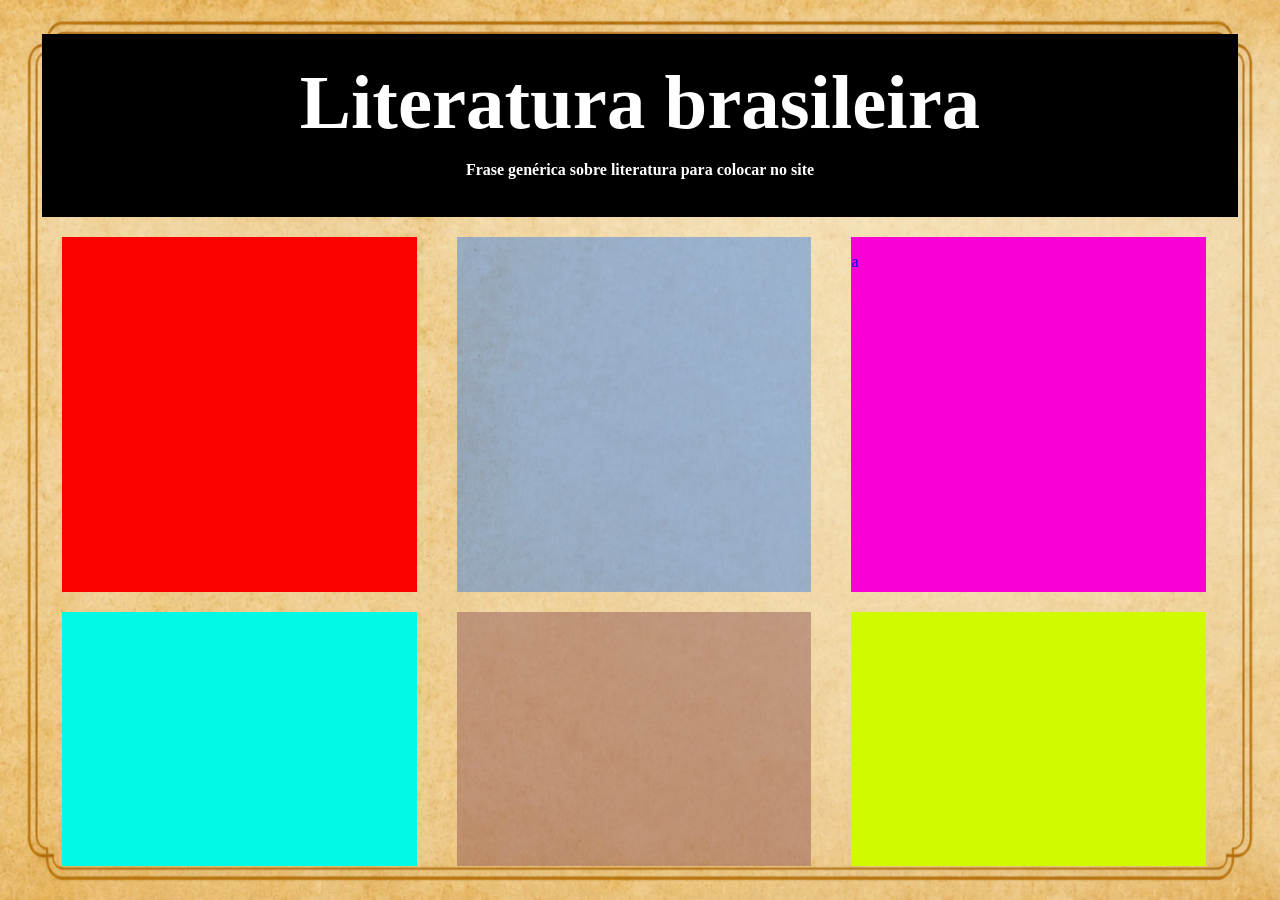
==== index.html @ 737a150e "Melhorias nos cards da página principal" ====
<!DOCTYPE html>
<html lang="pt-br">
<head>
    <meta charset="UTF-8">
    <meta name="viewport" content="width=device-width, initial-scale=1.0">
    <meta name="description" content="Biografia de autores brasileiros">
    <link rel="icon" href="./imagens/favicon.png" type="image/png">
    <link rel="stylesheet" href="pagina-principal.css">
    <link rel="stylesheet" href="estilos.css">
    <title>Literatura brasileira</title>
</head>
<body>
    <div id="container">
        <header>
            <h1>Literatura brasileira</h1>
            <h2>Frase genérica sobre literatura para colocar no site</h2>
        </header>
        <main>
            <a href="">
            <section class="card-grid" id="clarice">
            </section>
            </a>

            <a href="">
            <section class="card-grid" id="manuel">
            </section>
            </a>

            <a href="machado.html">
            <section class="card-grid" id="machado">
                <p>a</p>
            </section>
            </a>

            <a href="">
            <section class="card-grid" id="julia">
            </section>
            </a>
            
            <a href="">
            <section class="card-grid" id="tomas">
            </section>
            </a>
            
            <a href="">
            <section class="card-grid" id="gregorio">
            </section>
            </a>
        </main>
    </div>
</body>
</html>
---- pagina-principal.css ----
/* Container */

#container {
    display: flex;
    width: 96vw;
    height: 96vh;
    flex-direction: column;

    background-image: url(imagens/fundo-main-vertical.webp);
    background-size: 100% 100%;
    background-position: center;
    background-repeat: no-repeat;

    padding: 1rem;    
}

/* Header */

header {
    background-color: black;
    display: flex;
    height: 22%;
    width: 100%;
    min-height: 120px;

    justify-content: center;
    align-items: center;
    flex-direction: column;
    color: white;
    text-align: center;
}

header > h1 {
    font-size: clamp(2rem, 6vw, 5rem);
    margin: 0;
}

header > h2 {
    font-size: clamp(0.6rem, 2vw, 1rem);
}

/* Main */

main {
    display: grid;
    grid-template-columns: 1fr 1fr 1fr;
    gap: 1.25rem 2.5rem;
    
    flex: 1;
    width: 99%;
    padding: 1.25rem;

    overflow-y: auto;
    overflow-x: hidden;

    scrollbar-color: #8a4a23 #ead3a2;
}    

/* Section */

.card-grid {
    width: min(100%, 400px);
    aspect-ratio: 1/1;

    justify-self: center;
    align-self: center;

    transition: 0.2s;

    overflow-y: hidden;
}

.card-grid:hover {
    transform: scale(1.02);
}

a {
    text-decoration: none;
}

#clarice { background-color: hsl(0, 100%, 49%); }
#manuel { background-color: hsla(216, 100%, 49%, 0.363); }
#machado { background-color: hsl(309, 100%, 49%); }
#julia { background-color: hsl(175, 100%, 49%); }
#tomas { background-color: hsla(0, 25%, 45%, 0.489); }
#gregorio { background-color: hsl(70, 100%, 49%); }

/* Adaptações */

@media (width < 720px){
    main {
        grid-template-columns: 1fr 1fr;
        gap: 1.25rem 2rem;
    }   
}

@media (width < 400px){
    main {
        grid-template-columns: 1fr;
        gap: 1.25rem 2rem;
    }   
}
---- estilos.css ----
* {
    box-sizing: border-box;
}

html, body {
    margin: 0;
    padding: 0;
}

body {
    display: flex;
    height: 100dvh;
    background-image: url(imagens/imagem-de-fundo.webp);
    background-size: cover;
    background-position: center;
    align-items: center;
    justify-content: center;
}
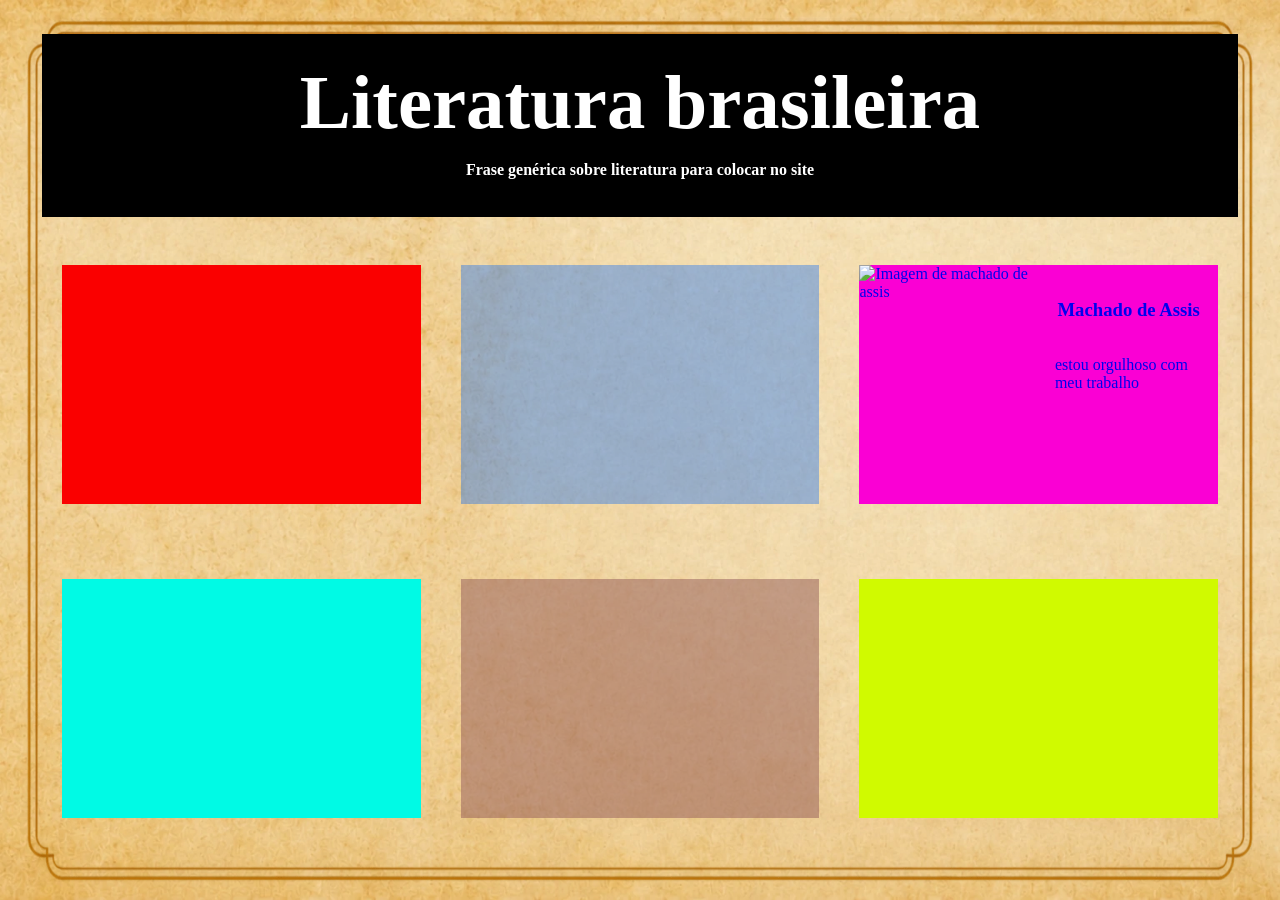
==== commit 103e07dd: "Inserção de responsividade para imagem e texto dentro dos cards da página principal" ====
--- a/index.html
+++ b/index.html
@@ -28,7 +28,11 @@
 
             <a href="machado.html">
             <section class="card-grid" id="machado">
-                <p>a</p>
+                <img src="image.png" alt="Imagem de machado de assis">
+                <aside>
+                    <h3>Machado de Assis</h3>
+                    <p>estou orgulhoso com meu trabalho</p>
+                </aside>
             </section>
             </a>
 
--- a/pagina-principal.css
+++ b/pagina-principal.css
@@ -43,11 +43,11 @@
 
 main {
     display: grid;
-    grid-template-columns: 1fr 1fr 1fr;
+    grid-template-columns: repeat(auto-fit, minmax(300px,1fr));
     gap: 1.25rem 2.5rem;
     
     flex: 1;
-    width: 99%;
+    width: 100%;
     padding: 1.25rem;
 
     overflow-y: auto;
@@ -58,9 +58,15 @@
 
 /* Section */
 
+a {
+    text-decoration: none;
+    display: flex;
+    justify-content: center;
+}
+
 .card-grid {
-    width: min(100%, 400px);
-    aspect-ratio: 1/1;
+    width: 100%;
+    aspect-ratio: 3/2;
 
     justify-self: center;
     align-self: center;
@@ -68,14 +74,24 @@
     transition: 0.2s;
 
     overflow-y: hidden;
+
+    display: grid;
+    grid-template-columns: 1fr 1fr;
 }
 
 .card-grid:hover {
     transform: scale(1.02);
 }
 
-a {
-    text-decoration: none;
+img {
+    width: 100%;
+}
+
+aside {
+    display: flex;
+    align-items: center;
+    flex-direction: column;
+    padding: 1rem;
 }
 
 #clarice { background-color: hsl(0, 100%, 49%); }
@@ -85,18 +101,9 @@
 #tomas { background-color: hsla(0, 25%, 45%, 0.489); }
 #gregorio { background-color: hsl(70, 100%, 49%); }
 
-/* Adaptações */
 
-@media (width < 720px){
+@media (min-width: 1400px){
     main {
-        grid-template-columns: 1fr 1fr;
-        gap: 1.25rem 2rem;
-    }   
-}
-
-@media (width < 400px){
-    main {
-        grid-template-columns: 1fr;
-        gap: 1.25rem 2rem;
-    }   
+        grid-template-columns: 1fr 1fr 1fr;
+    }
 }
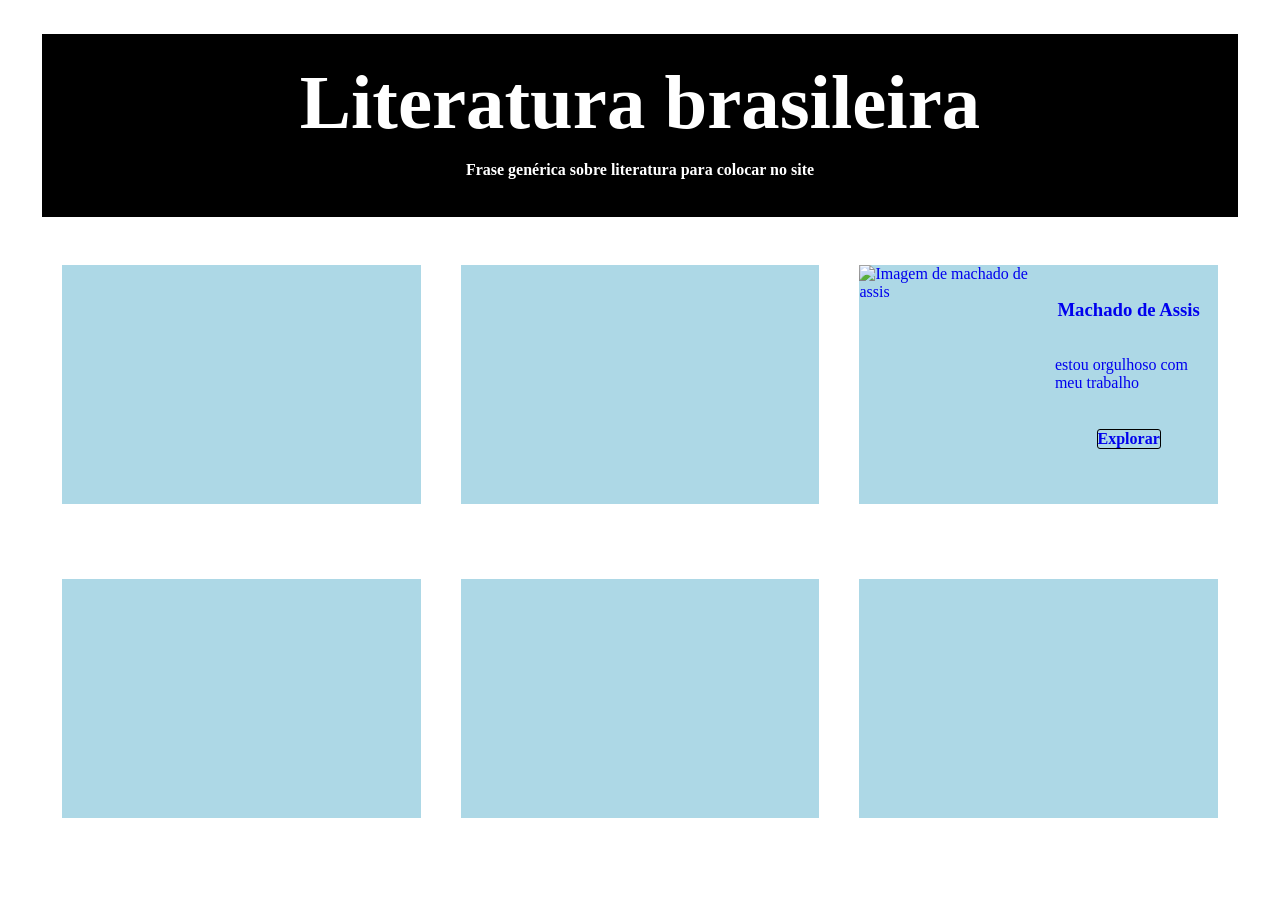
==== commit 6c630bac: "Ajustes na pasta com as imagens" ====
--- a/index.html
+++ b/index.html
@@ -4,7 +4,7 @@
     <meta charset="UTF-8">
     <meta name="viewport" content="width=device-width, initial-scale=1.0">
     <meta name="description" content="Biografia de autores brasileiros">
-    <link rel="icon" href="./imagens/favicon.png" type="image/png">
+    <link rel="icon" href="./imagens/geral/favicon.png" type="image/png">
     <link rel="stylesheet" href="pagina-principal.css">
     <link rel="stylesheet" href="estilos.css">
     <title>Literatura brasileira</title>
@@ -28,10 +28,11 @@
 
             <a href="machado.html">
             <section class="card-grid" id="machado">
-                <img src="image.png" alt="Imagem de machado de assis">
+                <img src="teste.png" alt="Imagem de machado de assis">
                 <aside>
                     <h3>Machado de Assis</h3>
                     <p>estou orgulhoso com meu trabalho</p>
+                    <h4>Explorar</h4>
                 </aside>
             </section>
             </a>
--- a/pagina-principal.css
+++ b/pagina-principal.css
@@ -6,7 +6,7 @@
     height: 96vh;
     flex-direction: column;
 
-    background-image: url(imagens/fundo-main-vertical.webp);
+    background-image: url(imagens/geral/fundo-main-vertical.webp);
     background-size: 100% 100%;
     background-position: center;
     background-repeat: no-repeat;
@@ -83,7 +83,9 @@
     transform: scale(1.02);
 }
 
-img {
+/*Dentro do section*/
+
+.card-grid > img {
     width: 100%;
 }
 
@@ -94,13 +96,17 @@
     padding: 1rem;
 }
 
-#clarice { background-color: hsl(0, 100%, 49%); }
-#manuel { background-color: hsla(216, 100%, 49%, 0.363); }
-#machado { background-color: hsl(309, 100%, 49%); }
-#julia { background-color: hsl(175, 100%, 49%); }
-#tomas { background-color: hsla(0, 25%, 45%, 0.489); }
-#gregorio { background-color: hsl(70, 100%, 49%); }
+aside > h4{
+    border: 1px solid black;
+    border-radius: 3px;
+    
+}
 
+/*Temporário*/
+
+.card-grid{background-color: lightblue;}
+
+/*Ajustes para telas grandes*/
 
 @media (min-width: 1400px){
     main {
--- a/estilos.css
+++ b/estilos.css
@@ -10,7 +10,7 @@
 body {
     display: flex;
     height: 100dvh;
-    background-image: url(imagens/imagem-de-fundo.webp);
+    background-image: url(imagens/geral/imagem-de-fundo.webp);
     background-size: cover;
     background-position: center;
     align-items: center;
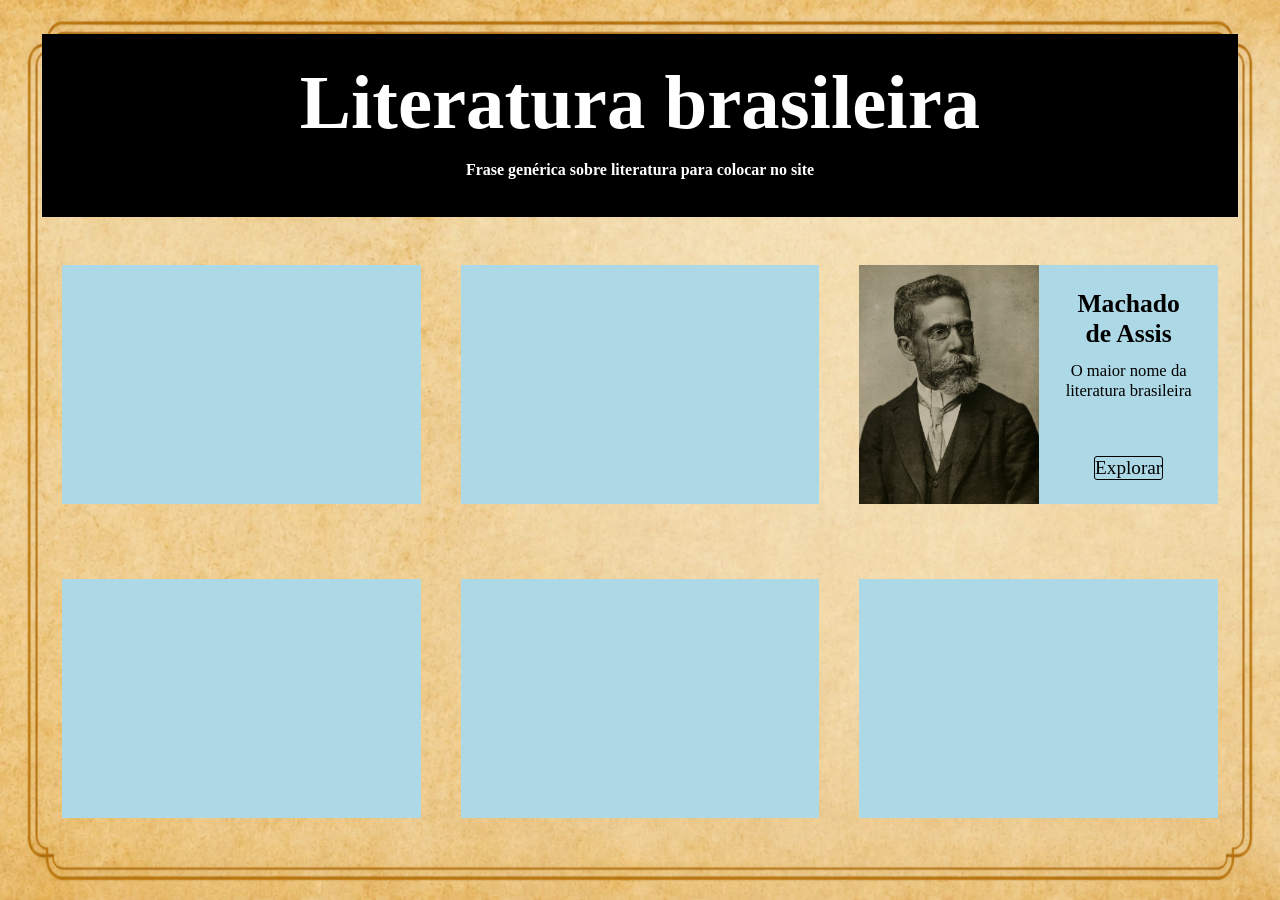
==== commit f195880c: "Melhoria da responsividade nos section dos cards da main" ====
--- a/index.html
+++ b/index.html
@@ -30,9 +30,9 @@
             <section class="card-grid" id="machado">
                 <img src="teste.png" alt="Imagem de machado de assis">
                 <aside>
-                    <h3>Machado de Assis</h3>
-                    <p>estou orgulhoso com meu trabalho</p>
-                    <h4>Explorar</h4>
+                    <h3 class="nome-autor">Machado de Assis</h3>
+                    <p class="descricao">O maior nome da literatura brasileira</p>
+                    <p class="explorar">Explorar</p>
                 </aside>
             </section>
             </a>
--- a/pagina-principal.css
+++ b/pagina-principal.css
@@ -73,7 +73,7 @@
 
     transition: 0.2s;
 
-    overflow-y: hidden;
+    overflow: hidden;
 
     display: grid;
     grid-template-columns: 1fr 1fr;
@@ -87,19 +87,41 @@
 
 .card-grid > img {
     width: 100%;
+    min-height: 0;
+    min-width: 0;
 }
 
 aside {
     display: flex;
     align-items: center;
     flex-direction: column;
-    padding: 1rem;
+    padding: 1.5rem;
 }
 
-aside > h4{
+aside > *{
+    margin: 0;
+    text-align: center;
+}
+
+.nome-autor {
+    color: black;
+    margin-bottom: clamp(0.5rem, 1vw, 2rem);
+    font-size: clamp(1.3rem, 2vw, 2.3rem);
+}
+
+.descricao {
+    color: black;
+    margin-bottom: clamp(0.5rem, 1vw, 2rem);
+    font-size: clamp(1.0rem, 1.3vw, 1.6rem);
+}
+
+.explorar {
+    color: black;
+    margin-top: auto;
+    font-size: clamp(1.2rem, 1.2vw, 1.5rem);
+
     border: 1px solid black;
     border-radius: 3px;
-    
 }
 
 /*Temporário*/
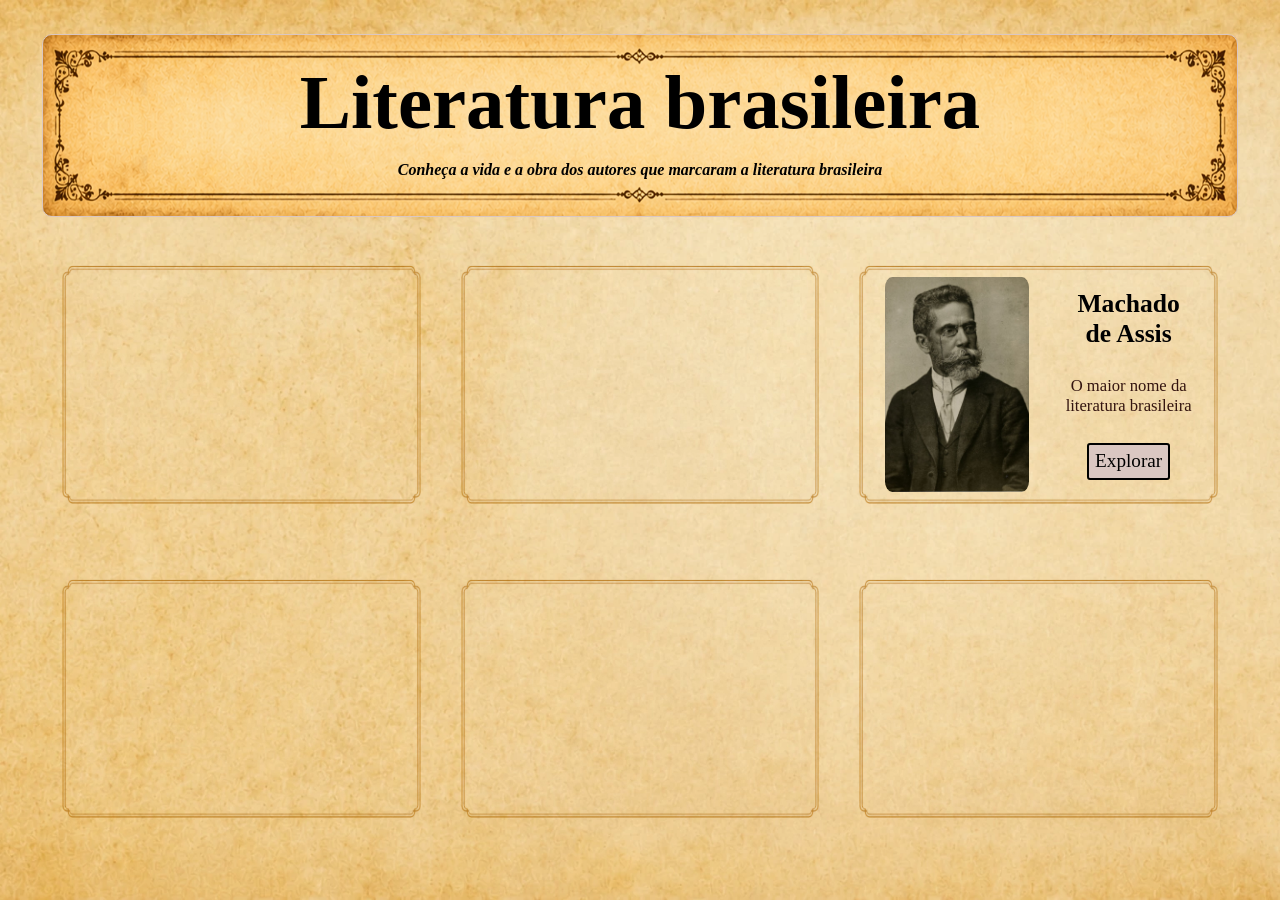
==== commit 57bcec70: "Acabamentos na PP" ====
--- a/index.html
+++ b/index.html
@@ -13,7 +13,7 @@
     <div id="container">
         <header>
             <h1>Literatura brasileira</h1>
-            <h2>Frase genérica sobre literatura para colocar no site</h2>
+            <h2>Conheça a vida e a obra dos autores que marcaram a literatura brasileira</h2>
         </header>
         <main>
             <a href="">
--- a/pagina-principal.css
+++ b/pagina-principal.css
@@ -5,38 +5,39 @@
     width: 96vw;
     height: 96vh;
     flex-direction: column;
-
-    background-image: url(imagens/geral/fundo-main-vertical.webp);
-    background-size: 100% 100%;
-    background-position: center;
-    background-repeat: no-repeat;
-
     padding: 1rem;    
 }
 
 /* Header */
 
 header {
-    background-color: black;
+    background-image: url("imagens/geral/header-main-1.png");
+    background-size: 100% 100%;
+    border-radius: 10px;
+    border: #dac7c2 solid 1px;
+
     display: flex;
     height: 22%;
     width: 100%;
-    min-height: 120px;
+    min-height: 150px;
 
     justify-content: center;
     align-items: center;
     flex-direction: column;
-    color: white;
-    text-align: center;
+    color: black;
 }
 
 header > h1 {
     font-size: clamp(2rem, 6vw, 5rem);
     margin: 0;
+    font-family: "Cormorant Garamond", serif;
+
 }
 
 header > h2 {
     font-size: clamp(0.6rem, 2vw, 1rem);
+    font-family: "EB Garamond", serif;
+    font-style: italic;
 }
 
 /* Main */
@@ -67,6 +68,9 @@
 .card-grid {
     width: 100%;
     aspect-ratio: 3/2;
+    
+    background-image: url(imagens/geral/fundo-main-vertical.webp);
+    background-size: 100% 100%;
 
     justify-self: center;
     align-self: center;
@@ -86,7 +90,12 @@
 /*Dentro do section*/
 
 .card-grid > img {
-    width: 100%;
+    width: 80%;
+    align-self: center;
+    justify-self: center;
+    border-radius: 5%;
+    margin-left: 1rem;
+
     min-height: 0;
     min-width: 0;
 }
@@ -105,33 +114,41 @@
 
 .nome-autor {
     color: black;
-    margin-bottom: clamp(0.5rem, 1vw, 2rem);
     font-size: clamp(1.3rem, 2vw, 2.3rem);
 }
 
 .descricao {
-    color: black;
-    margin-bottom: clamp(0.5rem, 1vw, 2rem);
+    color: rgb(51, 20, 15);
     font-size: clamp(1.0rem, 1.3vw, 1.6rem);
+    margin: auto;
 }
 
 .explorar {
     color: black;
-    margin-top: auto;
     font-size: clamp(1.2rem, 1.2vw, 1.5rem);
 
-    border: 1px solid black;
+    border: 2px solid black;
     border-radius: 3px;
+    background-color: #dac7c2;
+    padding: 0.35rem;
+
+    transition: 0.2s ease-out;
 }
 
-/*Temporário*/
+.explorar:hover{
+    transform:scale(1.1);
+}
 
-.card-grid{background-color: lightblue;}
-
-/*Ajustes para telas grandes*/
+/*Ajustes para telas*/
 
 @media (min-width: 1400px){
     main {
         grid-template-columns: 1fr 1fr 1fr;
     }
+}
+
+@media (max-width: 1000px){
+    header {
+        background-image: url("imagens/geral/header-main-2.png");
+    }
 }
--- a/estilos.css
+++ b/estilos.css
@@ -15,4 +15,5 @@
     background-position: center;
     align-items: center;
     justify-content: center;
+    font-family: 'Times New Roman', Times, serif;
 }
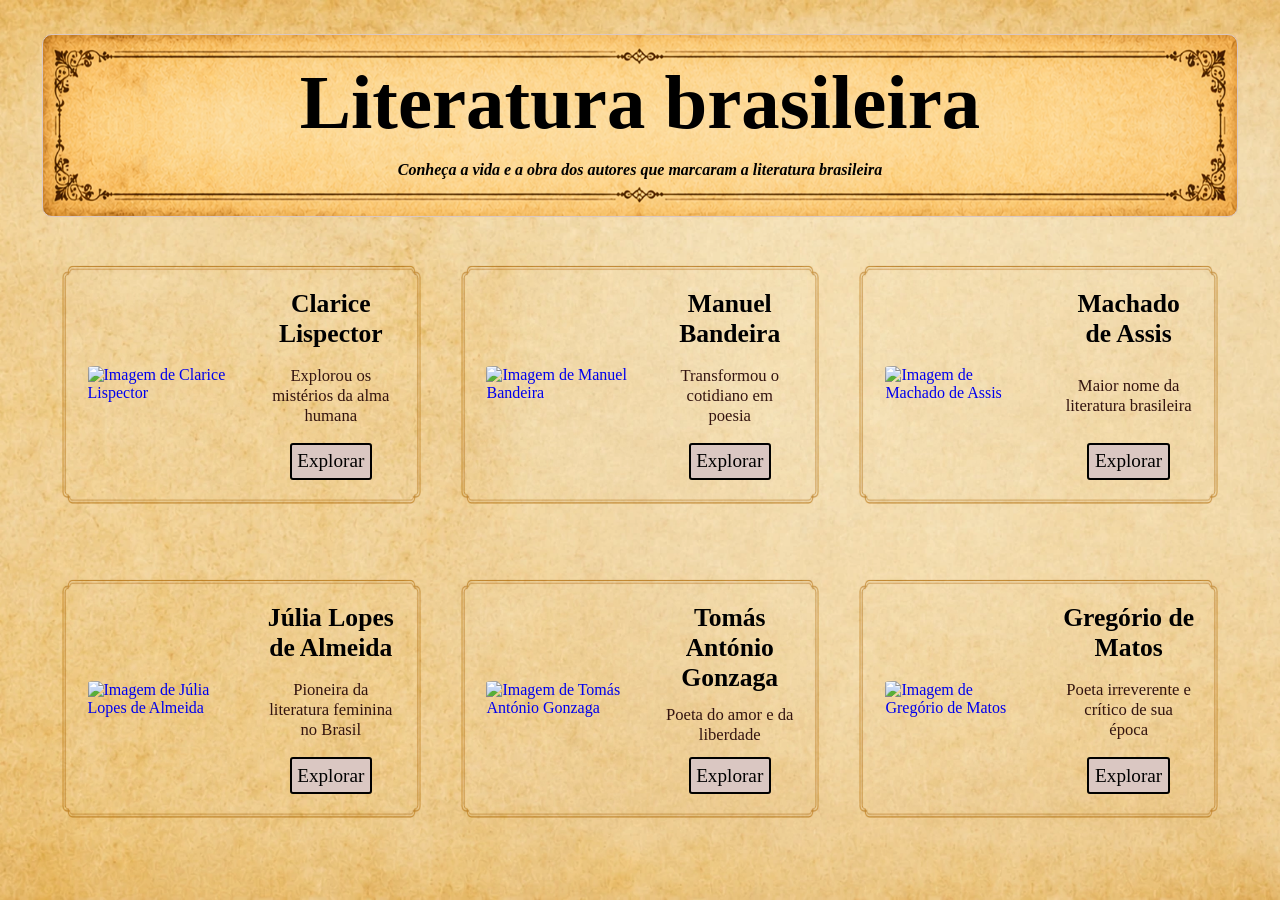
==== commit 3c241cc1: "Feitura de todos os autores na PP" ====
--- a/index.html
+++ b/index.html
@@ -5,8 +5,8 @@
     <meta name="viewport" content="width=device-width, initial-scale=1.0">
     <meta name="description" content="Biografia de autores brasileiros">
     <link rel="icon" href="./imagens/geral/favicon.png" type="image/png">
+    <link rel="stylesheet" href="estilos.css">
     <link rel="stylesheet" href="pagina-principal.css">
-    <link rel="stylesheet" href="estilos.css">
     <title>Literatura brasileira</title>
 </head>
 <body>
@@ -16,40 +16,70 @@
             <h2>Conheça a vida e a obra dos autores que marcaram a literatura brasileira</h2>
         </header>
         <main>
-            <a href="">
-            <section class="card-grid" id="clarice">
-            </section>
+            <a href="clarice.html">
+                <section class="card-grid">
+                    <img src="imagens/autores/clarice/clarice-index.webp" alt="Imagem de Clarice Lispector">
+                    <aside>
+                        <h3 class="nome-autor">Clarice Lispector</h3>
+                        <p class="descricao">Explorou os mistérios da alma humana</p>
+                        <p class="explorar">Explorar</p>
+                    </aside>
+                </section>
             </a>
 
-            <a href="">
-            <section class="card-grid" id="manuel">
-            </section>
+            <a href="manuel.html">
+                <section class="card-grid">
+                    <img src="imagens/autores/manuel/manuel-index.webp" alt="Imagem de Manuel Bandeira">
+                    <aside>
+                        <h3 class="nome-autor">Manuel Bandeira</h3>
+                        <p class="descricao">Transformou o cotidiano em poesia</p>
+                        <p class="explorar">Explorar</p>
+                    </aside>
+                </section>
             </a>
 
             <a href="machado.html">
-            <section class="card-grid" id="machado">
-                <img src="teste.png" alt="Imagem de machado de assis">
-                <aside>
-                    <h3 class="nome-autor">Machado de Assis</h3>
-                    <p class="descricao">O maior nome da literatura brasileira</p>
-                    <p class="explorar">Explorar</p>
-                </aside>
-            </section>
+                <section class="card-grid">
+                    <img src="imagens/autores/machado/machado-index.webp" alt="Imagem de Machado de Assis">
+                    <aside>
+                        <h3 class="nome-autor">Machado de Assis</h3>
+                        <p class="descricao">Maior nome da literatura brasileira</p>
+                        <p class="explorar">Explorar</p>
+                    </aside>
+                </section>
             </a>
 
-            <a href="">
-            <section class="card-grid" id="julia">
-            </section>
+            <a href="julia.html">
+                <section class="card-grid">
+                    <img src="imagens/autores/julia/julia-index.webp" alt="Imagem de Júlia Lopes de Almeida">
+                    <aside>
+                        <h3 class="nome-autor">Júlia Lopes de Almeida</h3>
+                        <p class="descricao">Pioneira da literatura feminina no Brasil</p>
+                        <p class="explorar">Explorar</p>
+                    </aside>
+                </section>
             </a>
             
-            <a href="">
-            <section class="card-grid" id="tomas">
-            </section>
+            <a href="tomas.html">
+                <section class="card-grid">
+                    <img src="imagens/autores/tomas/tomas-index.webp" alt="Imagem de Tomás António Gonzaga">
+                    <aside>
+                        <h3 class="nome-autor">Tomás António Gonzaga</h3>
+                        <p class="descricao">Poeta do amor e da liberdade</p>
+                        <p class="explorar">Explorar</p>
+                    </aside>
+                </section>
             </a>
             
-            <a href="">
-            <section class="card-grid" id="gregorio">
-            </section>
+            <a href="gregorio.html">
+                <section class="card-grid">
+                    <img src="imagens/autores/gregorio/gregorio-index.webp" alt="Imagem de Gregório de Matos">
+                    <aside>
+                        <h3 class="nome-autor">Gregório de Matos</h3>
+                        <p class="descricao">Poeta irreverente e crítico de sua época</p>
+                        <p class="explorar">Explorar</p>
+                    </aside>
+                </section>
             </a>
         </main>
     </div>
--- a/pagina-principal.css
+++ b/pagina-principal.css
@@ -11,7 +11,7 @@
 /* Header */
 
 header {
-    background-image: url("imagens/geral/header-main-1.png");
+    background-image: url("imagens/geral/header-main-1.webp");
     background-size: 100% 100%;
     border-radius: 10px;
     border: #dac7c2 solid 1px;
@@ -31,13 +31,15 @@
     font-size: clamp(2rem, 6vw, 5rem);
     margin: 0;
     font-family: "Cormorant Garamond", serif;
-
+    text-align: center;
 }
 
 header > h2 {
     font-size: clamp(0.6rem, 2vw, 1rem);
     font-family: "EB Garamond", serif;
     font-style: italic;
+    text-align: center;
+
 }
 
 /* Main */
@@ -141,14 +143,69 @@
 
 /*Ajustes para telas*/
 
-@media (min-width: 1400px){
+@media (width > 1400px){
     main {
         grid-template-columns: 1fr 1fr 1fr;
     }
 }
 
-@media (max-width: 1000px){
+@media (width < 1000px){
     header {
-        background-image: url("imagens/geral/header-main-2.png");
+        background-image: url("imagens/geral/header-main-2.webp");
+    }
+}
+
+@media (width < 400px){
+    main {
+        grid-template-columns: 1fr;
+    }
+
+    header > h1 {
+        font-size: clamp(1.7rem, 6vw, 5rem);
+        text-align: center;
+    }
+
+    header > h2 {
+        display: none;
+    }
+
+    aside {
+        padding: 0.8rem;
+    }
+
+    .nome-autor {
+        font-size: clamp(1rem, 2vw, 2.3rem);
+    }
+
+    .descricao {
+        font-size: clamp(0.8rem, 1.3vw, 1.6rem);
+    }
+
+    .explorar {
+        font-size: clamp(1rem, 1.2vw, 1.5rem);
+        padding: 0.2rem;
+    }
+}
+
+@media (width < 300px){
+    #container {
+        padding: 0.5rem;
+    }
+
+    main {
+        padding: 0.8rem;
+    }
+
+    .nome-autor {
+        font-size: clamp(0.8rem, 2vw, 2.3rem);
+    }
+
+    .explorar {
+        font-size: clamp(0.8rem, 1.2vw, 1.5rem);
+        padding: 0.15rem;
+    }
+
+    .descricao {
+        display: none;
     }
 }
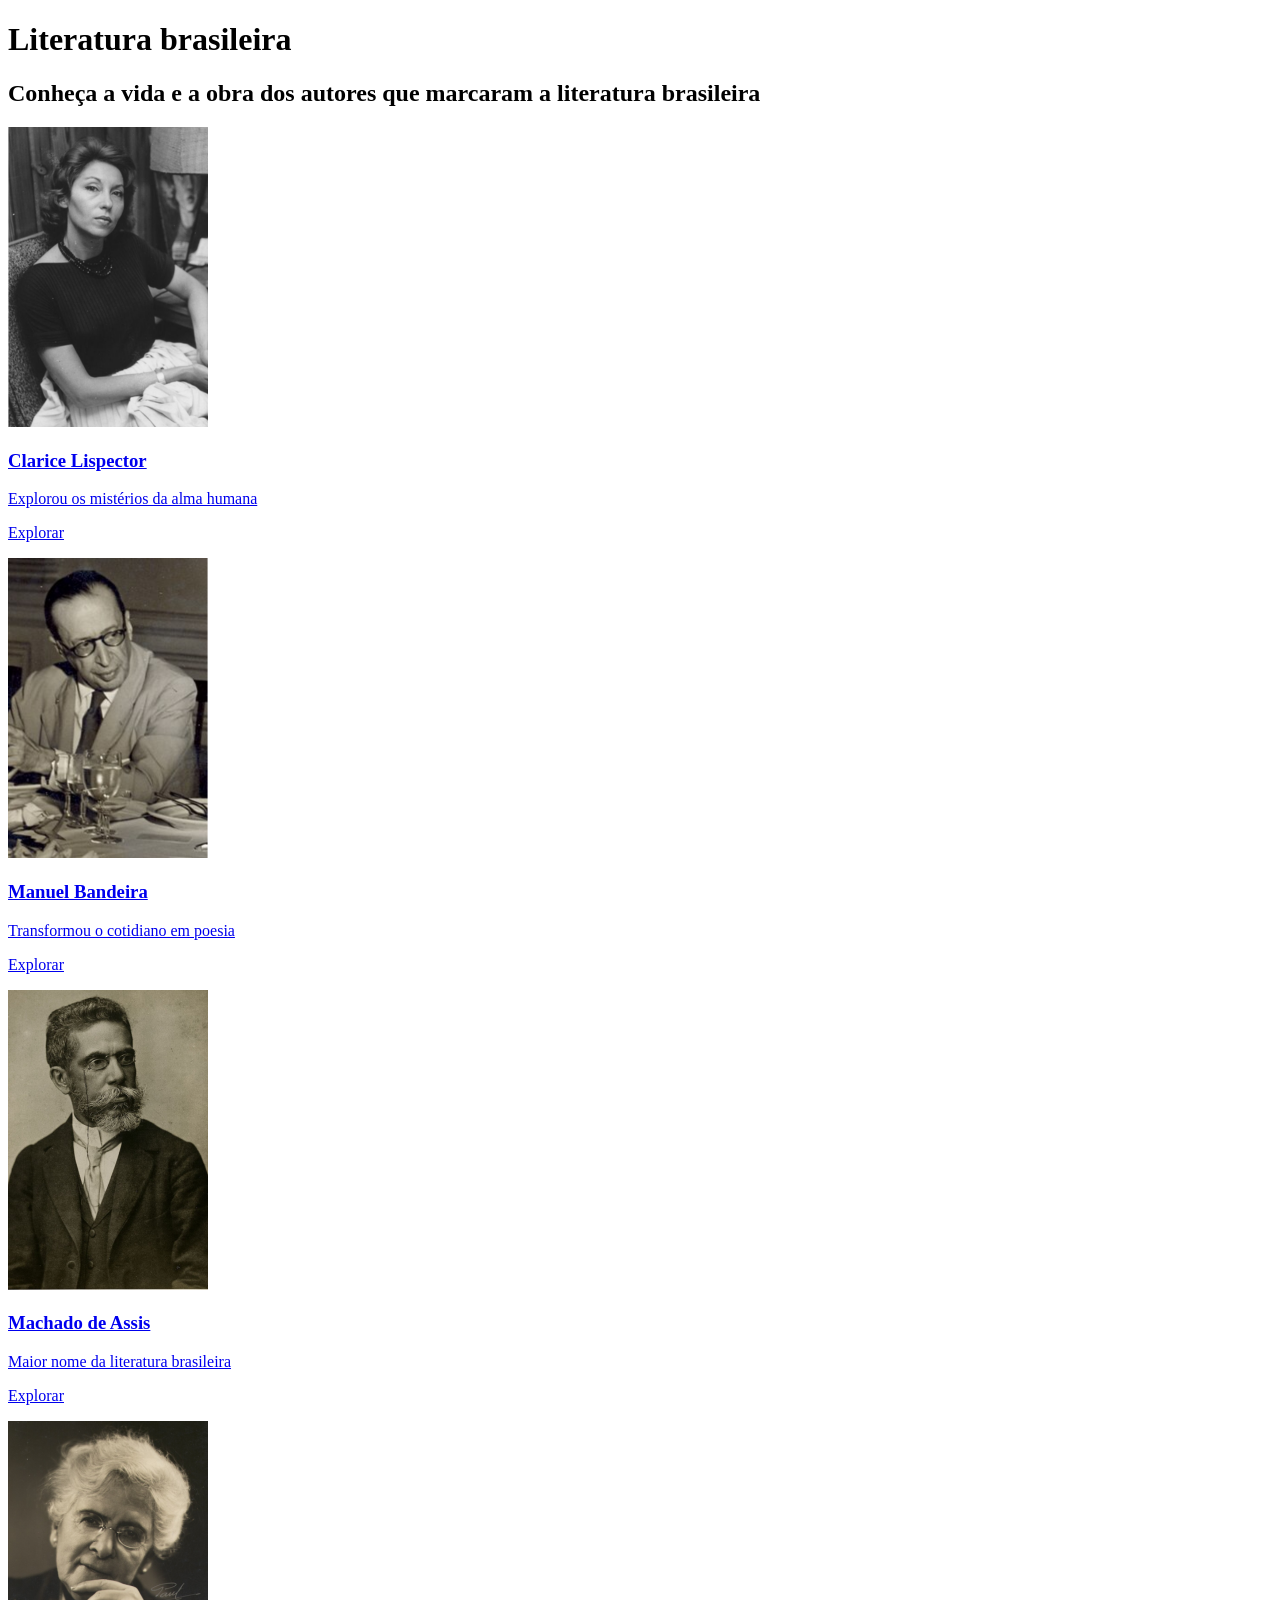
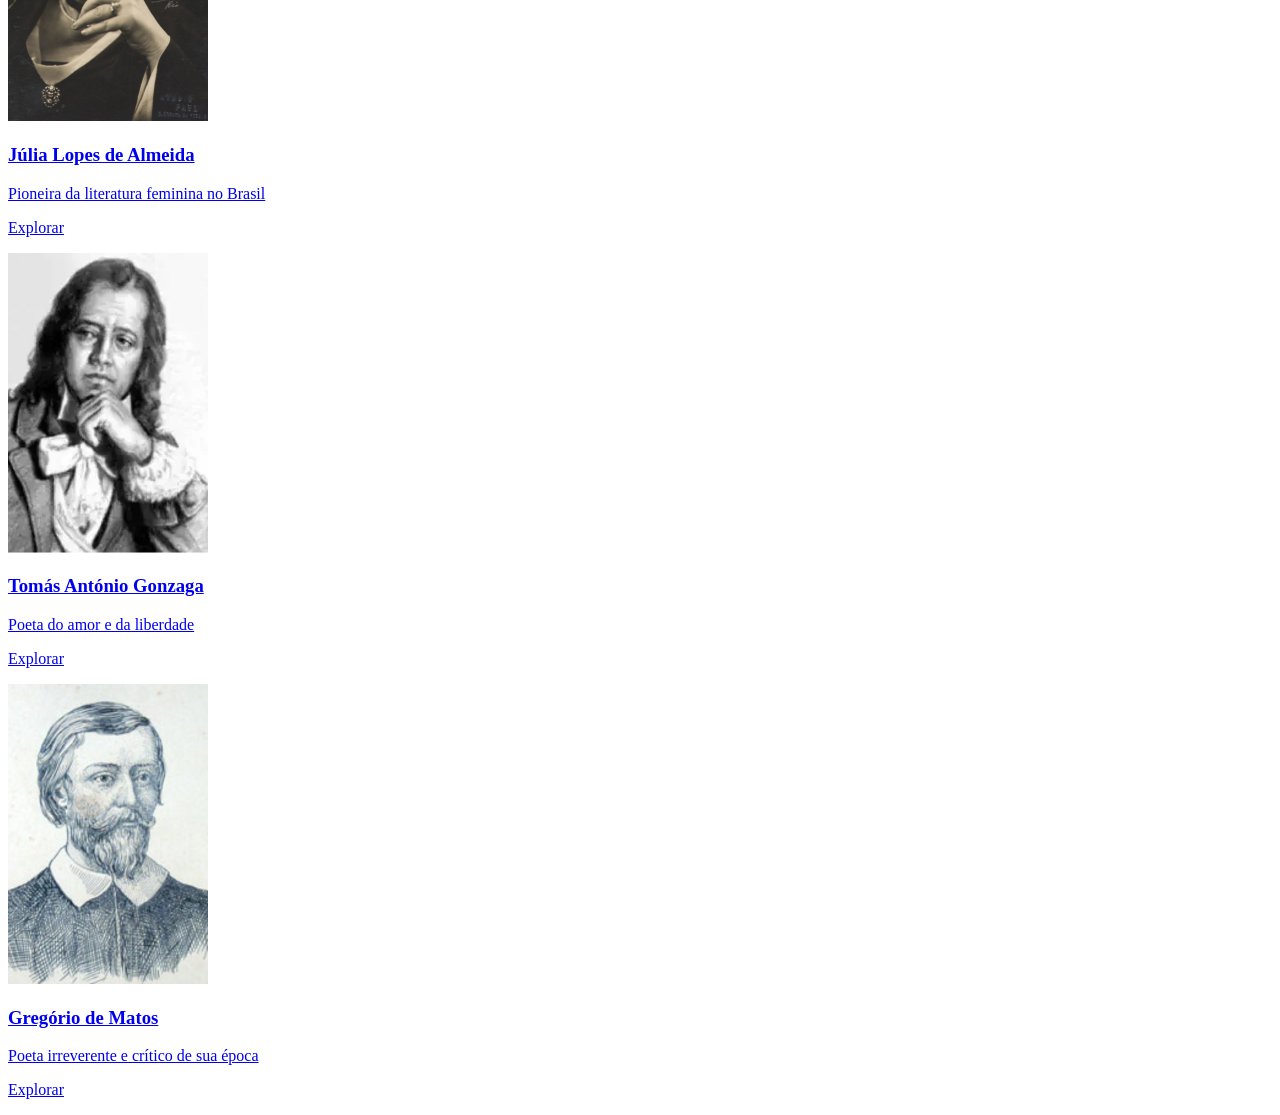
==== commit f3ba7aa1: "Disposição de todos os .css em uma pasta" ====
--- a/index.html
+++ b/index.html
@@ -5,8 +5,8 @@
     <meta name="viewport" content="width=device-width, initial-scale=1.0">
     <meta name="description" content="Biografia de autores brasileiros">
     <link rel="icon" href="./imagens/geral/favicon.png" type="image/png">
-    <link rel="stylesheet" href="estilos.css">
-    <link rel="stylesheet" href="pagina-principal.css">
+    <link rel="stylesheet" href="css/estilos.css">
+    <link rel="stylesheet" href="css/pagina-principal.css">
     <title>Literatura brasileira</title>
 </head>
 <body>
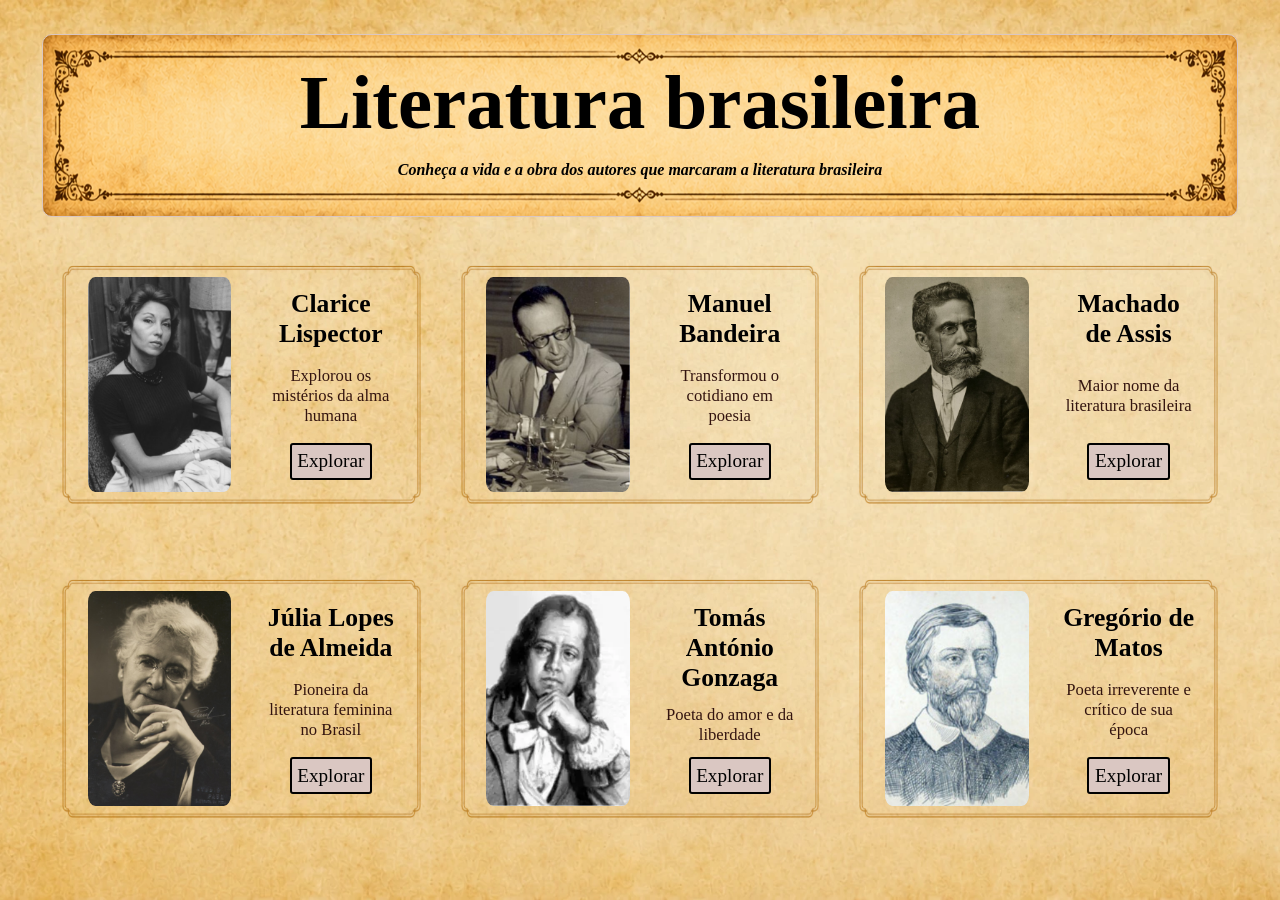
==== commit e4e51289: "Inserção de pasta para os .html dos autores" ====
--- a/index.html
+++ b/index.html
@@ -4,7 +4,7 @@
     <meta charset="UTF-8">
     <meta name="viewport" content="width=device-width, initial-scale=1.0">
     <meta name="description" content="Biografia de autores brasileiros">
-    <link rel="icon" href="./imagens/geral/favicon.png" type="image/png">
+    <link rel="icon" href="imagens/geral/favicon.png" type="image/png">
     <link rel="stylesheet" href="css/estilos.css">
     <link rel="stylesheet" href="css/pagina-principal.css">
     <title>Literatura brasileira</title>
@@ -16,7 +16,7 @@
             <h2>Conheça a vida e a obra dos autores que marcaram a literatura brasileira</h2>
         </header>
         <main>
-            <a href="clarice.html">
+            <a href="autores-html/clarice.html">
                 <section class="card-grid">
                     <img src="imagens/autores/clarice/clarice-index.webp" alt="Imagem de Clarice Lispector">
                     <aside>
@@ -27,7 +27,7 @@
                 </section>
             </a>
 
-            <a href="manuel.html">
+            <a href="autores-html/manuel.html">
                 <section class="card-grid">
                     <img src="imagens/autores/manuel/manuel-index.webp" alt="Imagem de Manuel Bandeira">
                     <aside>
@@ -38,7 +38,7 @@
                 </section>
             </a>
 
-            <a href="machado.html">
+            <a href="autores-html/machado.html">
                 <section class="card-grid">
                     <img src="imagens/autores/machado/machado-index.webp" alt="Imagem de Machado de Assis">
                     <aside>
@@ -49,7 +49,7 @@
                 </section>
             </a>
 
-            <a href="julia.html">
+            <a href="autores-html/julia.html">
                 <section class="card-grid">
                     <img src="imagens/autores/julia/julia-index.webp" alt="Imagem de Júlia Lopes de Almeida">
                     <aside>
@@ -60,7 +60,7 @@
                 </section>
             </a>
             
-            <a href="tomas.html">
+            <a href="autores-html/tomas.html">
                 <section class="card-grid">
                     <img src="imagens/autores/tomas/tomas-index.webp" alt="Imagem de Tomás António Gonzaga">
                     <aside>
@@ -71,7 +71,7 @@
                 </section>
             </a>
             
-            <a href="gregorio.html">
+            <a href="autores-html/gregorio.html">
                 <section class="card-grid">
                     <img src="imagens/autores/gregorio/gregorio-index.webp" alt="Imagem de Gregório de Matos">
                     <aside>
--- a/css/estilos.css
+++ b/css/estilos.css
@@ -0,0 +1,19 @@
+* {
+    box-sizing: border-box;
+}
+
+html, body {
+    margin: 0;
+    padding: 0;
+}
+
+body {
+    display: flex;
+    height: 100dvh;
+    background-image: url(../imagens/geral/imagem-de-fundo.webp);
+    background-size: cover;
+    background-position: center;
+    align-items: center;
+    justify-content: center;
+    font-family: 'Times New Roman', Times, serif;
+}
--- a/css/pagina-principal.css
+++ b/css/pagina-principal.css
@@ -0,0 +1,211 @@
+/* Container */
+
+#container {
+    display: flex;
+    width: 96vw;
+    height: 96vh;
+    flex-direction: column;
+    padding: 1rem;    
+}
+
+/* Header */
+
+header {
+    background-image: url(../imagens/geral/header-main-1.webp);
+    background-size: 100% 100%;
+    border-radius: 10px;
+    border: #dac7c2 solid 1px;
+
+    display: flex;
+    height: 22%;
+    width: 100%;
+    min-height: 150px;
+
+    justify-content: center;
+    align-items: center;
+    flex-direction: column;
+    color: black;
+}
+
+header > h1 {
+    font-size: clamp(2rem, 6vw, 5rem);
+    margin: 0;
+    font-family: "Cormorant Garamond", serif;
+    text-align: center;
+}
+
+header > h2 {
+    font-size: clamp(0.6rem, 2vw, 1rem);
+    font-family: "EB Garamond", serif;
+    font-style: italic;
+    text-align: center;
+
+}
+
+/* Main */
+
+main {
+    display: grid;
+    grid-template-columns: repeat(auto-fit, minmax(300px,1fr));
+    gap: 1.25rem 2.5rem;
+    
+    flex: 1;
+    width: 100%;
+    padding: 1.25rem;
+
+    overflow-y: auto;
+    overflow-x: hidden;
+
+    scrollbar-color: #8a4a23 #ead3a2;
+}    
+
+/* Section */
+
+a {
+    text-decoration: none;
+    display: flex;
+    justify-content: center;
+}
+
+.card-grid {
+    width: 100%;
+    aspect-ratio: 3/2;
+    
+    background-image: url(../imagens/geral/fundo-main-vertical.webp);
+    background-size: 100% 100%;
+
+    justify-self: center;
+    align-self: center;
+
+    transition: 0.2s;
+
+    overflow: hidden;
+
+    display: grid;
+    grid-template-columns: 1fr 1fr;
+}
+
+.card-grid:hover {
+    transform: scale(1.02);
+}
+
+/*Dentro do section*/
+
+.card-grid > img {
+    width: 80%;
+    align-self: center;
+    justify-self: center;
+    border-radius: 5%;
+    margin-left: 1rem;
+
+    min-height: 0;
+    min-width: 0;
+}
+
+aside {
+    display: flex;
+    align-items: center;
+    flex-direction: column;
+    padding: 1.5rem;
+}
+
+aside > *{
+    margin: 0;
+    text-align: center;
+}
+
+.nome-autor {
+    color: black;
+    font-size: clamp(1.3rem, 2vw, 2.3rem);
+}
+
+.descricao {
+    color: rgb(51, 20, 15);
+    font-size: clamp(1.0rem, 1.3vw, 1.6rem);
+    margin: auto;
+}
+
+.explorar {
+    color: black;
+    font-size: clamp(1.2rem, 1.2vw, 1.5rem);
+
+    border: 2px solid black;
+    border-radius: 3px;
+    background-color: #dac7c2;
+    padding: 0.35rem;
+
+    transition: 0.2s ease-out;
+}
+
+.explorar:hover{
+    transform:scale(1.1);
+}
+
+/*Ajustes para telas*/
+
+@media (width > 1400px){
+    main {
+        grid-template-columns: 1fr 1fr 1fr;
+    }
+}
+
+@media (width < 1000px){
+    header {
+        background-image: url(../imagens/geral/header-main-2.webp);
+    }
+}
+
+@media (width < 400px){
+    main {
+        grid-template-columns: 1fr;
+    }
+
+    header > h1 {
+        font-size: clamp(1.7rem, 6vw, 5rem);
+        text-align: center;
+    }
+
+    header > h2 {
+        display: none;
+    }
+
+    aside {
+        padding: 0.8rem;
+    }
+
+    .nome-autor {
+        font-size: clamp(1rem, 2vw, 2.3rem);
+    }
+
+    .descricao {
+        font-size: clamp(0.8rem, 1.3vw, 1.6rem);
+    }
+
+    .explorar {
+        font-size: clamp(1rem, 1.2vw, 1.5rem);
+        padding: 0.2rem;
+    }
+}
+
+@media (width < 300px){
+    #container {
+        padding: 0.5rem;
+    }
+
+    main {
+        padding: 0.8rem;
+    }
+
+    .nome-autor {
+        font-size: clamp(0.8rem, 2vw, 2.3rem);
+    }
+
+    .explorar {
+        font-size: clamp(0.8rem, 1.2vw, 1.5rem);
+        padding: 0.15rem;
+    }
+
+    .descricao {
+        display: none;
+    }
+}
